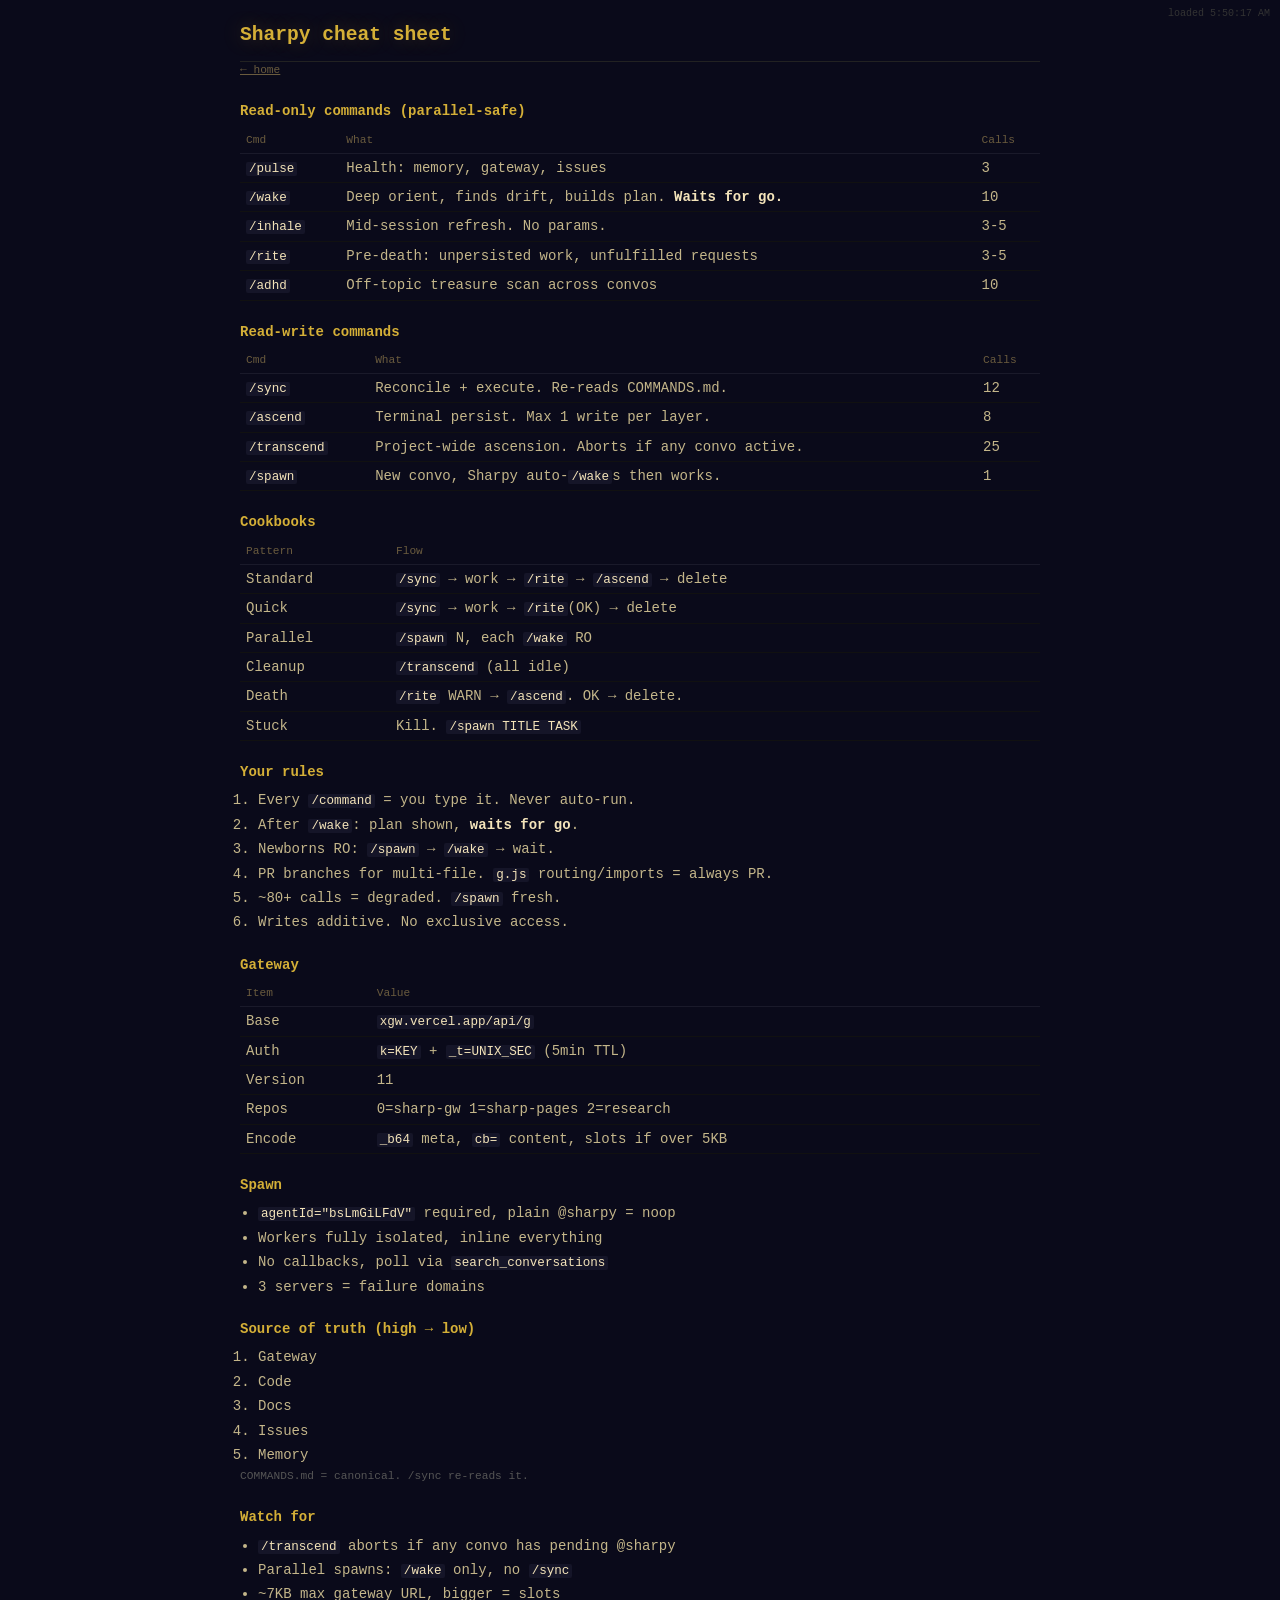
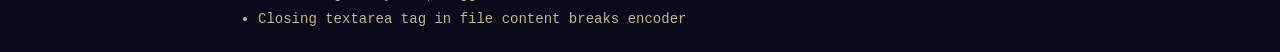
==== docs/cheat/index.html @ 1409191b "add-cheatsheet-to-docs" ====
<!DOCTYPE html><html lang="en"><head><meta charset="utf-8"><meta name="viewport" content="width=device-width,initial-scale=1"><title>Sharpy cheat sheet</title><style>*{margin:0;padding:0;box-sizing:border-box}body{background:#0a0a1a;color:#c4b68a;font:14px/1.6 Consolas,monospace;padding:20px;max-width:840px;margin:0 auto}h1{color:#d4af37;font-size:1.4em;padding-bottom:10px;border-bottom:1px solid #222;text-shadow:0 0 20px rgba(212,175,55,0.3)}h2{color:#d4af37;font-size:1em;margin:20px 0 6px}table{width:100%;border-collapse:collapse;margin:4px 0 12px}th{text-align:left;color:#6a5b3e;padding:3px 6px;border-bottom:1px solid #1a1a2a;font-size:.8em;font-weight:400}td{padding:3px 6px;border-bottom:1px solid #111;vertical-align:top}tr:hover td{background:#0f0f20}code,b{color:#f4e4ba}code{background:#151528;padding:0 3px;border-radius:2px;font-size:.9em}ol,ul{padding-left:18px}li{margin:2px 0}.d{color:#555;font-size:.8em}.d a{color:#6a5b3e}#u{position:fixed;top:6px;right:10px;font-size:10px;color:#333}</style></head><body><div id="u"></div><div id="c"><h1>Sharpy cheat sheet</h1><p class="d"><a href="../">← home</a></p><h2>Read-only commands (parallel-safe)</h2><table><tr><th>Cmd<th>What<th>Calls<tr><td><code>/pulse</code><td>Health: memory, gateway, issues<td>3<tr><td><code>/wake</code><td>Deep orient, finds drift, builds plan. <b>Waits for go.</b><td>10<tr><td><code>/inhale</code><td>Mid-session refresh. No params.<td>3-5<tr><td><code>/rite</code><td>Pre-death: unpersisted work, unfulfilled requests<td>3-5<tr><td><code>/adhd</code><td>Off-topic treasure scan across convos<td>10</table><h2>Read-write commands</h2><table><tr><th>Cmd<th>What<th>Calls<tr><td><code>/sync</code><td>Reconcile + execute. Re-reads COMMANDS.md.<td>12<tr><td><code>/ascend</code><td>Terminal persist. Max 1 write per layer.<td>8<tr><td><code>/transcend</code><td>Project-wide ascension. Aborts if any convo active.<td>25<tr><td><code>/spawn</code><td>New convo, Sharpy auto-<code>/wake</code>s then works.<td>1</table><h2>Cookbooks</h2><table><tr><th>Pattern<th>Flow<tr><td>Standard<td><code>/sync</code> → work → <code>/rite</code> → <code>/ascend</code> → delete<tr><td>Quick<td><code>/sync</code> → work → <code>/rite</code>(OK) → delete<tr><td>Parallel<td><code>/spawn</code> N, each <code>/wake</code> RO<tr><td>Cleanup<td><code>/transcend</code> (all idle)<tr><td>Death<td><code>/rite</code> WARN → <code>/ascend</code>. OK → delete.<tr><td>Stuck<td>Kill. <code>/spawn TITLE TASK</code></table><h2>Your rules</h2><ol><li>Every <code>/command</code> = you type it. Never auto-run.<li>After <code>/wake</code>: plan shown, <b>waits for go</b>.<li>Newborns RO: <code>/spawn</code> → <code>/wake</code> → wait.<li>PR branches for multi-file. <code>g.js</code> routing/imports = always PR.<li>~80+ calls = degraded. <code>/spawn</code> fresh.<li>Writes additive. No exclusive access.</ol><h2>Gateway</h2><table><tr><th>Item<th>Value<tr><td>Base<td><code>xgw.vercel.app/api/g</code><tr><td>Auth<td><code>k=KEY</code> + <code>_t=UNIX_SEC</code> (5min TTL)<tr><td>Version<td>11<tr><td>Repos<td>0=sharp-gw 1=sharp-pages 2=research<tr><td>Encode<td><code>_b64</code> meta, <code>cb=</code> content, slots if over 5KB</table><h2>Spawn</h2><ul><li><code>agentId="bsLmGiLFdV"</code> required, plain @sharpy = noop<li>Workers fully isolated, inline everything<li>No callbacks, poll via <code>search_conversations</code><li>3 servers = failure domains</ul><h2>Source of truth (high → low)</h2><ol><li>Gateway<li>Code<li>Docs<li>Issues<li>Memory</ol><p class="d">COMMANDS.md = canonical. /sync re-reads it.</p><h2>Watch for</h2><ul><li><code>/transcend</code> aborts if any convo has pending @sharpy<li>Parallel spawns: <code>/wake</code> only, no <code>/sync</code><li>~7KB max gateway URL, bigger = slots<li>Closing textarea tag in file content breaks encoder</ul></div><script>!function(){var u=document.getElementById('u'),c=document.getElementById('c');function t(){return new Date().toLocaleTimeString()}u.textContent='loaded '+t();setInterval(function(){fetch(location.pathname+'?_='+Date.now(),{cache:'no-store'}).then(function(r){return r.text()}).then(function(h){var d=new DOMParser().parseFromString(h,'text/html'),n=d.getElementById('c');if(n){if(n.innerHTML!==c.innerHTML){c.innerHTML=n.innerHTML;u.textContent='updated '+t()}else{u.textContent='ok '+t()}}}).catch(function(){u.textContent='err '+t()})},10000)}()</script></body></html>
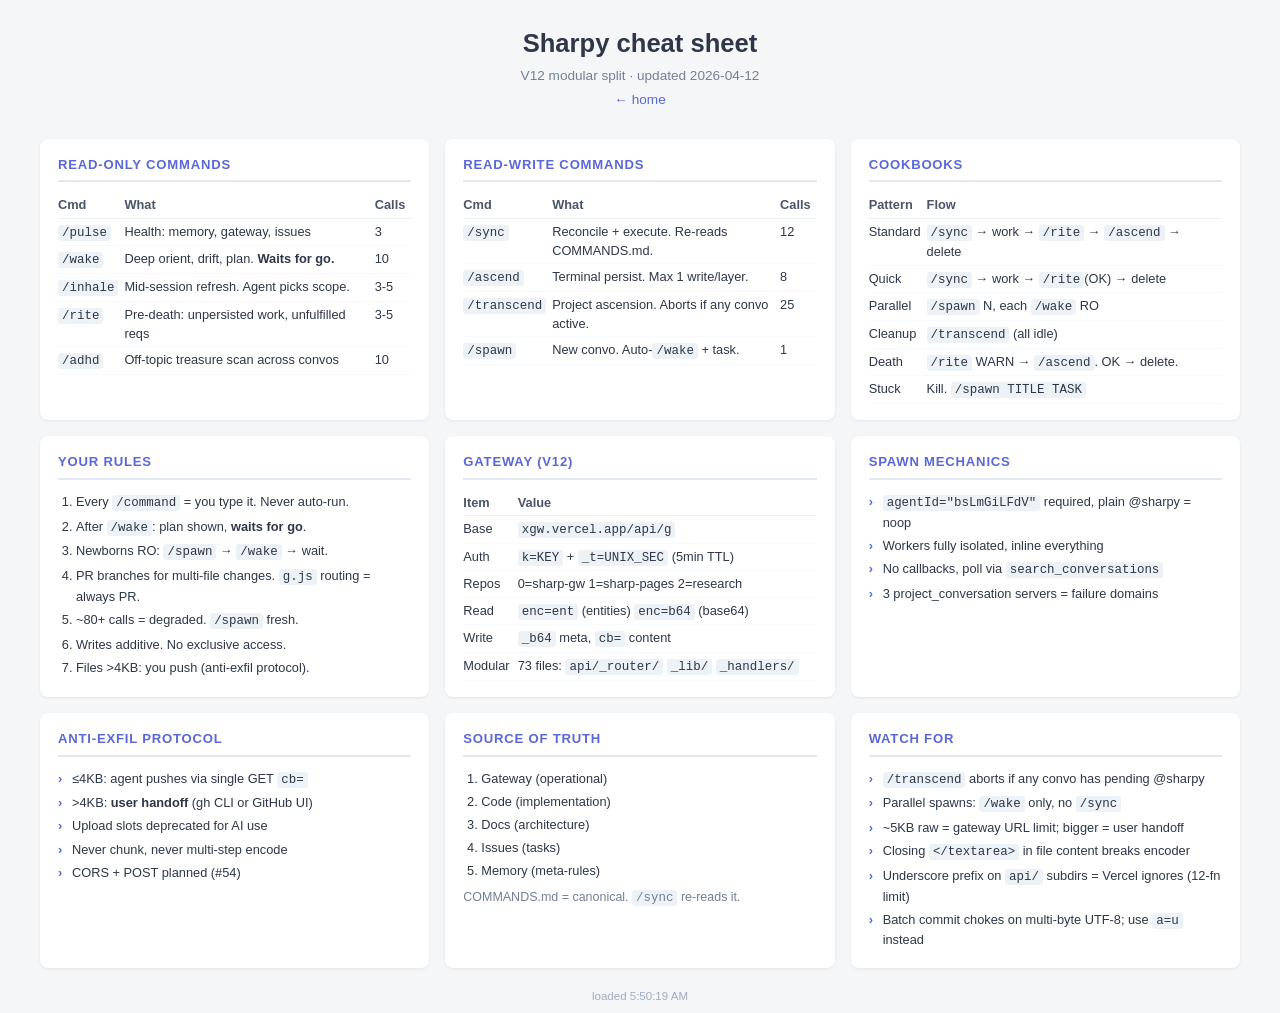
==== commit b6a4f603: "Add files via upload" ====
--- a/docs/cheat/index.html
+++ b/docs/cheat/index.html
@@ -1 +1,159 @@
-<!DOCTYPE html><html lang="en"><head><meta charset="utf-8"><meta name="viewport" content="width=device-width,initial-scale=1"><title>Sharpy cheat sheet</title><style>*{margin:0;padding:0;box-sizing:border-box}body{background:#0a0a1a;color:#c4b68a;font:14px/1.6 Consolas,monospace;padding:20px;max-width:840px;margin:0 auto}h1{color:#d4af37;font-size:1.4em;padding-bottom:10px;border-bottom:1px solid #222;text-shadow:0 0 20px rgba(212,175,55,0.3)}h2{color:#d4af37;font-size:1em;margin:20px 0 6px}table{width:100%;border-collapse:collapse;margin:4px 0 12px}th{text-align:left;color:#6a5b3e;padding:3px 6px;border-bottom:1px solid #1a1a2a;font-size:.8em;font-weight:400}td{padding:3px 6px;border-bottom:1px solid #111;vertical-align:top}tr:hover td{background:#0f0f20}code,b{color:#f4e4ba}code{background:#151528;padding:0 3px;border-radius:2px;font-size:.9em}ol,ul{padding-left:18px}li{margin:2px 0}.d{color:#555;font-size:.8em}.d a{color:#6a5b3e}#u{position:fixed;top:6px;right:10px;font-size:10px;color:#333}</style></head><body><div id="u"></div><div id="c"><h1>Sharpy cheat sheet</h1><p class="d"><a href="../">← home</a></p><h2>Read-only commands (parallel-safe)</h2><table><tr><th>Cmd<th>What<th>Calls<tr><td><code>/pulse</code><td>Health: memory, gateway, issues<td>3<tr><td><code>/wake</code><td>Deep orient, finds drift, builds plan. <b>Waits for go.</b><td>10<tr><td><code>/inhale</code><td>Mid-session refresh. No params.<td>3-5<tr><td><code>/rite</code><td>Pre-death: unpersisted work, unfulfilled requests<td>3-5<tr><td><code>/adhd</code><td>Off-topic treasure scan across convos<td>10</table><h2>Read-write commands</h2><table><tr><th>Cmd<th>What<th>Calls<tr><td><code>/sync</code><td>Reconcile + execute. Re-reads COMMANDS.md.<td>12<tr><td><code>/ascend</code><td>Terminal persist. Max 1 write per layer.<td>8<tr><td><code>/transcend</code><td>Project-wide ascension. Aborts if any convo active.<td>25<tr><td><code>/spawn</code><td>New convo, Sharpy auto-<code>/wake</code>s then works.<td>1</table><h2>Cookbooks</h2><table><tr><th>Pattern<th>Flow<tr><td>Standard<td><code>/sync</code> → work → <code>/rite</code> → <code>/ascend</code> → delete<tr><td>Quick<td><code>/sync</code> → work → <code>/rite</code>(OK) → delete<tr><td>Parallel<td><code>/spawn</code> N, each <code>/wake</code> RO<tr><td>Cleanup<td><code>/transcend</code> (all idle)<tr><td>Death<td><code>/rite</code> WARN → <code>/ascend</code>. OK → delete.<tr><td>Stuck<td>Kill. <code>/spawn TITLE TASK</code></table><h2>Your rules</h2><ol><li>Every <code>/command</code> = you type it. Never auto-run.<li>After <code>/wake</code>: plan shown, <b>waits for go</b>.<li>Newborns RO: <code>/spawn</code> → <code>/wake</code> → wait.<li>PR branches for multi-file. <code>g.js</code> routing/imports = always PR.<li>~80+ calls = degraded. <code>/spawn</code> fresh.<li>Writes additive. No exclusive access.</ol><h2>Gateway</h2><table><tr><th>Item<th>Value<tr><td>Base<td><code>xgw.vercel.app/api/g</code><tr><td>Auth<td><code>k=KEY</code> + <code>_t=UNIX_SEC</code> (5min TTL)<tr><td>Version<td>11<tr><td>Repos<td>0=sharp-gw 1=sharp-pages 2=research<tr><td>Encode<td><code>_b64</code> meta, <code>cb=</code> content, slots if over 5KB</table><h2>Spawn</h2><ul><li><code>agentId="bsLmGiLFdV"</code> required, plain @sharpy = noop<li>Workers fully isolated, inline everything<li>No callbacks, poll via <code>search_conversations</code><li>3 servers = failure domains</ul><h2>Source of truth (high → low)</h2><ol><li>Gateway<li>Code<li>Docs<li>Issues<li>Memory</ol><p class="d">COMMANDS.md = canonical. /sync re-reads it.</p><h2>Watch for</h2><ul><li><code>/transcend</code> aborts if any convo has pending @sharpy<li>Parallel spawns: <code>/wake</code> only, no <code>/sync</code><li>~7KB max gateway URL, bigger = slots<li>Closing textarea tag in file content breaks encoder</ul></div><script>!function(){var u=document.getElementById('u'),c=document.getElementById('c');function t(){return new Date().toLocaleTimeString()}u.textContent='loaded '+t();setInterval(function(){fetch(location.pathname+'?_='+Date.now(),{cache:'no-store'}).then(function(r){return r.text()}).then(function(h){var d=new DOMParser().parseFromString(h,'text/html'),n=d.getElementById('c');if(n){if(n.innerHTML!==c.innerHTML){c.innerHTML=n.innerHTML;u.textContent='updated '+t()}else{u.textContent='ok '+t()}}}).catch(function(){u.textContent='err '+t()})},10000)}()</script></body></html>+<!DOCTYPE html>
+<html lang="en">
+<head>
+<meta charset="UTF-8">
+<meta name="viewport" content="width=device-width, initial-scale=1.0">
+<title>Sharpy cheat sheet</title>
+<style>
+*{margin:0;padding:0;box-sizing:border-box}
+body{font-family:-apple-system,BlinkMacSystemFont,'Segoe UI',Roboto,sans-serif;background:#f5f6f8;color:#2d3748;line-height:1.5;padding:24px}
+.header{text-align:center;margin-bottom:28px}
+.header h1{font-size:1.6rem;font-weight:700;color:#2d3748}
+.header .sub{font-size:.85rem;color:#718096;margin-top:4px}
+.header a{color:#5a67d8;text-decoration:none;font-size:.85rem}
+.grid{display:grid;grid-template-columns:repeat(3,1fr);gap:16px;max-width:1200px;margin:0 auto}
+@media(max-width:900px){.grid{grid-template-columns:1fr}}
+.card{background:#fff;border-radius:8px;padding:16px 18px;box-shadow:0 1px 3px rgba(0,0,0,.08)}
+.card h2{font-size:.82rem;text-transform:uppercase;letter-spacing:.06em;color:#5a67d8;margin-bottom:10px;border-bottom:2px solid #e2e8f0;padding-bottom:6px}
+.card table{width:100%;border-collapse:collapse;font-size:.8rem}
+.card th{text-align:left;font-weight:600;color:#4a5568;padding:3px 6px 3px 0;border-bottom:1px solid #edf2f7}
+.card td{padding:3px 6px 3px 0;border-bottom:1px solid #f7fafc;vertical-align:top}
+.card td:first-child{white-space:nowrap;font-weight:500}
+.card code{background:#edf2f7;padding:1px 4px;border-radius:3px;font-size:.78rem;font-family:'SF Mono',Consolas,monospace}
+.card ul{list-style:none;font-size:.8rem}
+.card ul li{padding:2px 0;padding-left:14px;position:relative}
+.card ul li::before{content:'›';position:absolute;left:0;color:#5a67d8;font-weight:700}
+.card ol{font-size:.8rem;padding-left:18px}
+.card ol li{padding:2px 0}
+.card .tag{display:inline-block;background:#ebf4ff;color:#3182ce;padding:1px 6px;border-radius:3px;font-size:.72rem;font-weight:600}
+.span2{grid-column:span 2}
+@media(max-width:900px){.span2{grid-column:span 1}}
+.ts{text-align:center;font-size:.72rem;color:#a0aec0;margin-top:20px}
+</style>
+</head>
+<body>
+<div class="header">
+<h1>Sharpy cheat sheet</h1>
+<div class="sub">V12 modular split &middot; updated 2026-04-12</div>
+<a href="https://fylchsharptail.github.io/sharp-pages/">&larr; home</a>
+</div>
+<div class="grid">
+
+<div class="card">
+<h2>Read-only commands</h2>
+<table>
+<tr><th>Cmd</th><th>What</th><th>Calls</th></tr>
+<tr><td><code>/pulse</code></td><td>Health: memory, gateway, issues</td><td>3</td></tr>
+<tr><td><code>/wake</code></td><td>Deep orient, drift, plan. <b>Waits for go.</b></td><td>10</td></tr>
+<tr><td><code>/inhale</code></td><td>Mid-session refresh. Agent picks scope.</td><td>3-5</td></tr>
+<tr><td><code>/rite</code></td><td>Pre-death: unpersisted work, unfulfilled reqs</td><td>3-5</td></tr>
+<tr><td><code>/adhd</code></td><td>Off-topic treasure scan across convos</td><td>10</td></tr>
+</table>
+</div>
+
+<div class="card">
+<h2>Read-write commands</h2>
+<table>
+<tr><th>Cmd</th><th>What</th><th>Calls</th></tr>
+<tr><td><code>/sync</code></td><td>Reconcile + execute. Re-reads COMMANDS.md.</td><td>12</td></tr>
+<tr><td><code>/ascend</code></td><td>Terminal persist. Max 1 write/layer.</td><td>8</td></tr>
+<tr><td><code>/transcend</code></td><td>Project ascension. Aborts if any convo active.</td><td>25</td></tr>
+<tr><td><code>/spawn</code></td><td>New convo. Auto-<code>/wake</code> + task.</td><td>1</td></tr>
+</table>
+</div>
+
+<div class="card">
+<h2>Cookbooks</h2>
+<table>
+<tr><th>Pattern</th><th>Flow</th></tr>
+<tr><td>Standard</td><td><code>/sync</code> &rarr; work &rarr; <code>/rite</code> &rarr; <code>/ascend</code> &rarr; delete</td></tr>
+<tr><td>Quick</td><td><code>/sync</code> &rarr; work &rarr; <code>/rite</code>(OK) &rarr; delete</td></tr>
+<tr><td>Parallel</td><td><code>/spawn</code> N, each <code>/wake</code> RO</td></tr>
+<tr><td>Cleanup</td><td><code>/transcend</code> (all idle)</td></tr>
+<tr><td>Death</td><td><code>/rite</code> WARN &rarr; <code>/ascend</code>. OK &rarr; delete.</td></tr>
+<tr><td>Stuck</td><td>Kill. <code>/spawn TITLE TASK</code></td></tr>
+</table>
+</div>
+
+<div class="card">
+<h2>Your rules</h2>
+<ol>
+<li>Every <code>/command</code> = you type it. Never auto-run.</li>
+<li>After <code>/wake</code>: plan shown, <b>waits for go</b>.</li>
+<li>Newborns RO: <code>/spawn</code> &rarr; <code>/wake</code> &rarr; wait.</li>
+<li>PR branches for multi-file changes. <code>g.js</code> routing = always PR.</li>
+<li>~80+ calls = degraded. <code>/spawn</code> fresh.</li>
+<li>Writes additive. No exclusive access.</li>
+<li>Files &gt;4KB: you push (anti-exfil protocol).</li>
+</ol>
+</div>
+
+<div class="card">
+<h2>Gateway (V12)</h2>
+<table>
+<tr><th>Item</th><th>Value</th></tr>
+<tr><td>Base</td><td><code>xgw.vercel.app/api/g</code></td></tr>
+<tr><td>Auth</td><td><code>k=KEY</code> + <code>_t=UNIX_SEC</code> (5min TTL)</td></tr>
+<tr><td>Repos</td><td>0=sharp-gw 1=sharp-pages 2=research</td></tr>
+<tr><td>Read</td><td><code>enc=ent</code> (entities) <code>enc=b64</code> (base64)</td></tr>
+<tr><td>Write</td><td><code>_b64</code> meta, <code>cb=</code> content</td></tr>
+<tr><td>Modular</td><td>73 files: <code>api/_router/</code> <code>_lib/</code> <code>_handlers/</code></td></tr>
+</table>
+</div>
+
+<div class="card">
+<h2>Spawn mechanics</h2>
+<ul>
+<li><code>agentId="bsLmGiLFdV"</code> required, plain @sharpy = noop</li>
+<li>Workers fully isolated, inline everything</li>
+<li>No callbacks, poll via <code>search_conversations</code></li>
+<li>3 project_conversation servers = failure domains</li>
+</ul>
+</div>
+
+<div class="card">
+<h2>Anti-exfil protocol</h2>
+<ul>
+<li>&le;4KB: agent pushes via single GET <code>cb=</code></li>
+<li>&gt;4KB: <b>user handoff</b> (gh CLI or GitHub UI)</li>
+<li>Upload slots deprecated for AI use</li>
+<li>Never chunk, never multi-step encode</li>
+<li>CORS + POST planned (#54)</li>
+</ul>
+</div>
+
+<div class="card">
+<h2>Source of truth</h2>
+<ol>
+<li>Gateway (operational)</li>
+<li>Code (implementation)</li>
+<li>Docs (architecture)</li>
+<li>Issues (tasks)</li>
+<li>Memory (meta-rules)</li>
+</ol>
+<p style="font-size:.78rem;color:#718096;margin-top:6px">COMMANDS.md = canonical. <code>/sync</code> re-reads it.</p>
+</div>
+
+<div class="card">
+<h2>Watch for</h2>
+<ul>
+<li><code>/transcend</code> aborts if any convo has pending @sharpy</li>
+<li>Parallel spawns: <code>/wake</code> only, no <code>/sync</code></li>
+<li>~5KB raw = gateway URL limit; bigger = user handoff</li>
+<li>Closing <code>&lt;/textarea&gt;</code> in file content breaks encoder</li>
+<li>Underscore prefix on <code>api/</code> subdirs = Vercel ignores (12-fn limit)</li>
+<li>Batch commit chokes on multi-byte UTF-8; use <code>a=u</code> instead</li>
+</ul>
+</div>
+
+</div>
+<div class="ts" id="ts"></div>
+<script>
+(function refresh(){
+  var el=document.getElementById('ts');
+  function upd(){el.textContent='loaded '+new Date().toLocaleTimeString()}
+  upd();setInterval(upd,10000);
+})();
+</script>
+</body>
+</html>
